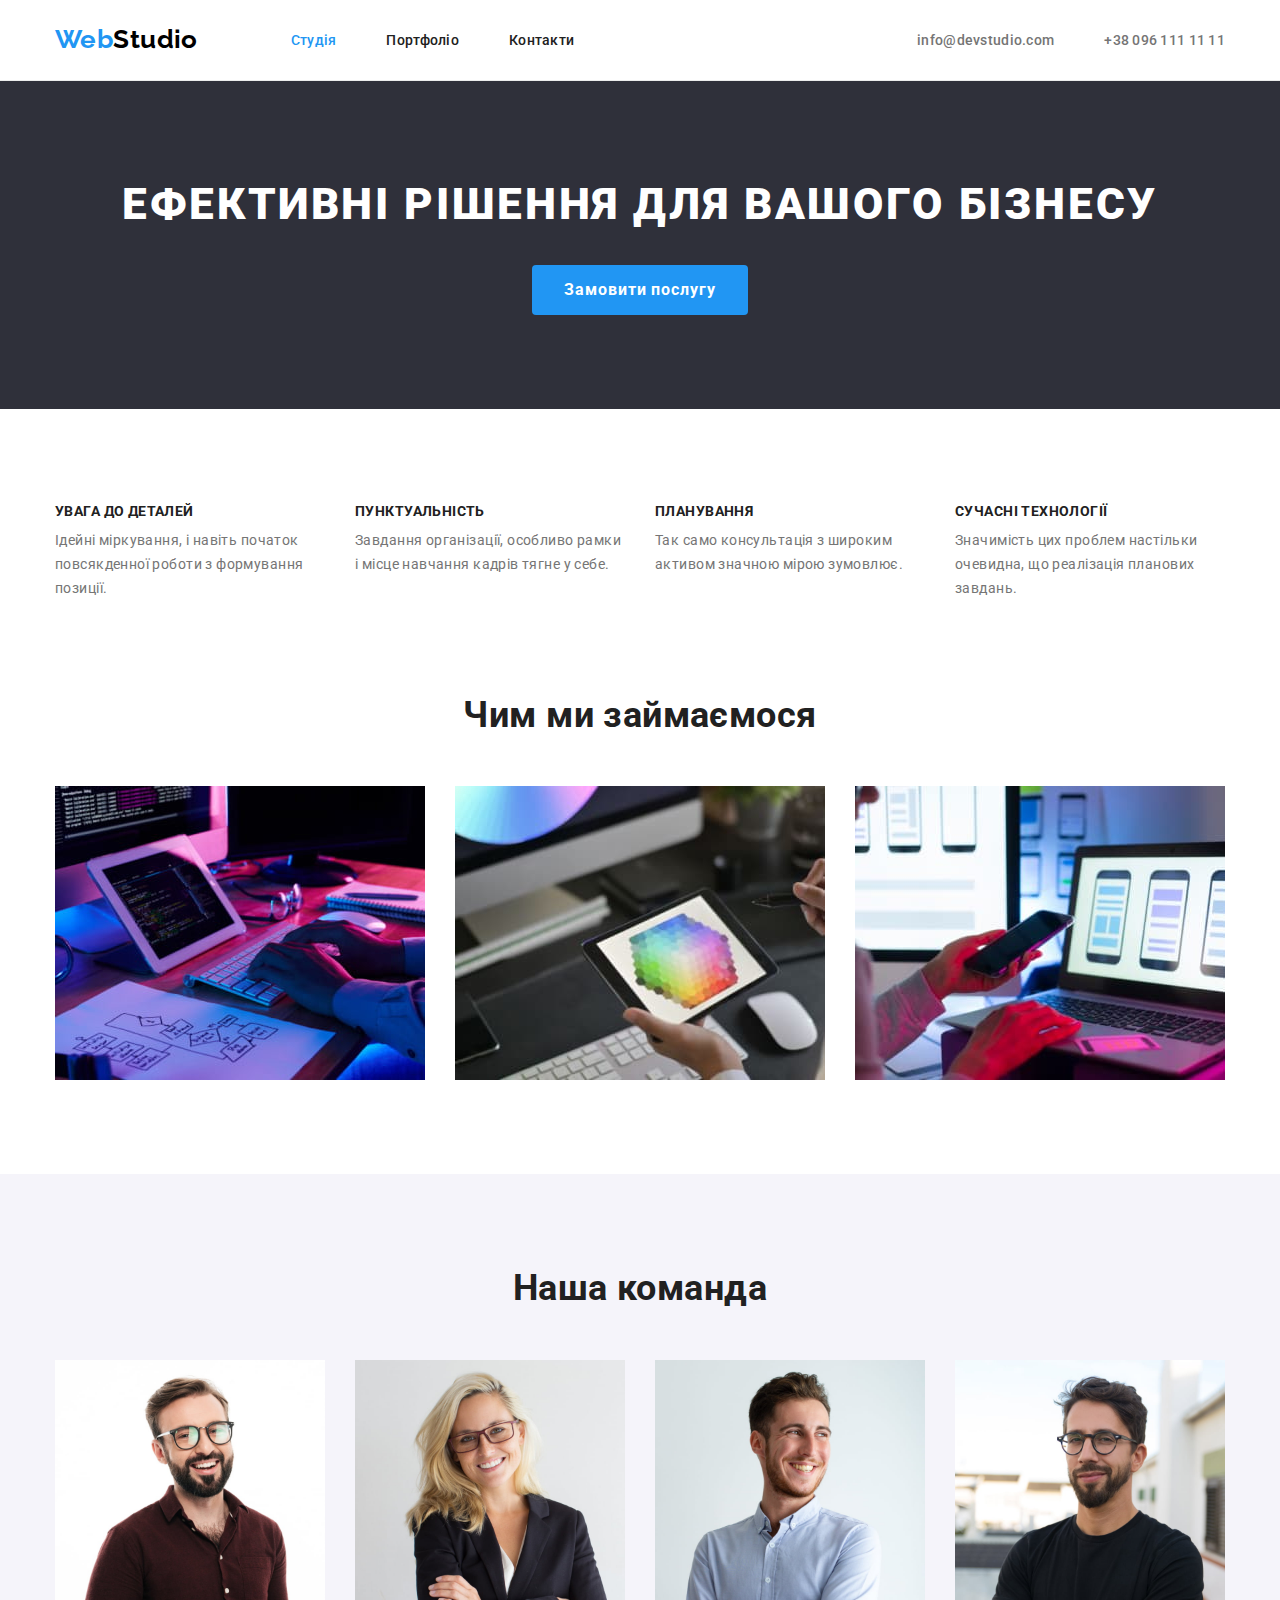
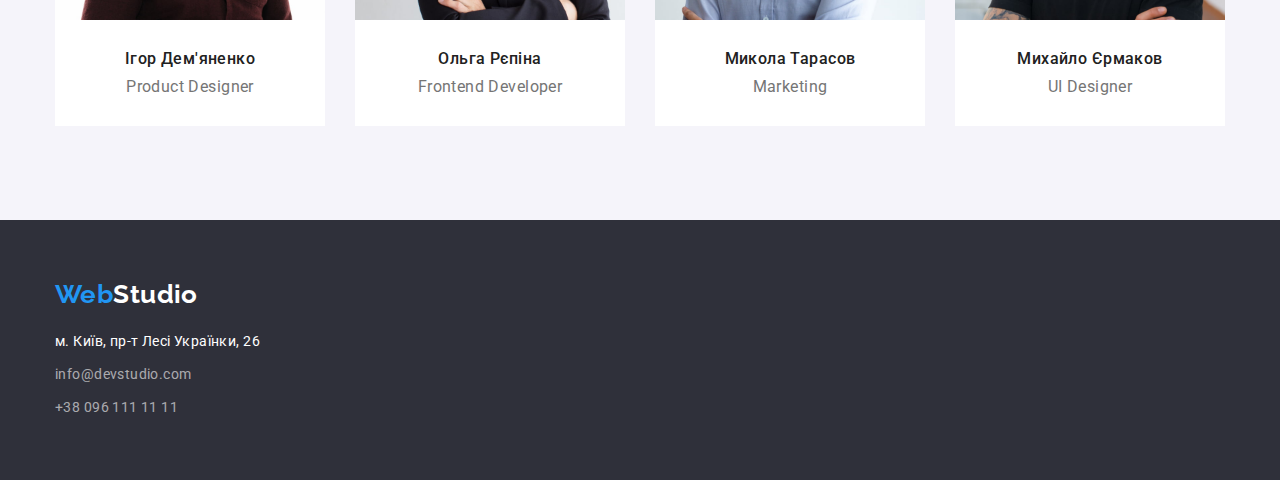
==== index.html @ 6c4431c2 "Додає стартові файли проєкту goit-markup-hw-04" ====
<!DOCTYPE html>
<html lang="uk">

<head>
  <meta charset="UTF-8">
  <meta name="viewport" content="width=device-width, initial-scale=1.0">
  <title>Домашнє завдання GoIT Markup HomeWork-03</title>

  <link rel="preconnect" href="https://fonts.googleapis.com">
  <link rel="preconnect" href="https://fonts.gstatic.com" crossorigin>
  <link href="https://fonts.googleapis.com/css2?family=Raleway:wght@400;700&family=Roboto:wght@400;500;700;900&display=swap" rel="stylesheet">

  <link rel="stylesheet" href="https://cdnjs.cloudflare.com/ajax/libs/modern-normalize/2.0.0/modern-normalize.min.css">
  <link rel="stylesheet" href="./css/styles.css">
</head>

<body>
  <!-- Site header -->
  <header class="page-header">
    <div class="container">
      <!-- Site logo -->
      <a class="logo link" href="./index.html"><span class="logo-color">Web</span>Studio</a>
      <!-- End Site logo -->

      <!-- Site nav -->
      <nav>
        <ul class="site-nav">
          <li class="item"><a class="link current" href="./index.html">Студія</a></li>
          <li class="item"><a class="link" href="./portfolio.html">Портфоліо</a></li>
          <li class="item"><a class="link" href="">Контакти</a></li>
        </ul>
      </nav>
      <!-- End Site nav -->

      <!-- Сontacts in header -->
      <ul class="contacts">
        <li class="item"><a class="link" href="mailto:info@devstudio.com">info@devstudio.com</a></li>
        <li class="item"><a class="link" href="tel:+380961111111">+38 096 111 11 11</a></li>
      </ul>
      <!-- End Contacts in header -->
    </div>
  </header>
  <!-- End Site header -->

  <main>
    <!-- Site sections -->
    <!-- Hero section -->
    <section class="hero section">
      <h1 class="hero-title">Ефективні рішення для вашого бізнесу</h1>
      <button class="btn" type="button">Замовити послугу</button>
    </section>
    <!-- End Hero section -->

    <!-- Features section -->
    <section class="features section">
      <div class="container">
        <h2 class="sect-title">Наші переваги</h2>
        <ul class="features-list">
          <li class="item">
            <h3 class="title">Увага до деталей</h3>
            <p class="text">Ідейні міркування, і навіть початок повсякденної роботи з формування позиції.</p>
          </li>

          <li class="item">
            <h3 class="title">Пунктуальність</h3>
            <p class="text">Завдання організації, особливо рамки і місце навчання кадрів тягне у себе.</p>
          </li>

          <li class="item">
            <h3 class="title">Планування</h3>
            <p class="text">Так само консультація з широким активом значною мірою зумовлює.</p>
          </li>

          <li class="item">
            <h3 class="title">Сучасні технології</h3>
            <p class="text">Значимість цих проблем настільки очевидна, що реалізація планових завдань.</p>
          </li>
        </ul>
      </div>
    </section>
    <!-- End Features section -->

    <!-- Works section -->
    <section class="works section">
      <div class="container">
        <h2 class="sect-title">Чим ми займаємося</h2>
        <ul class="works-list">
          <li class="item">
            <img class="image" src="./images/website-layout.jpg" alt="Верстка макету веб-сайта по узгодженному проєкту" width="370" height="294">
          </li>

          <li class="item">
            <img class="image" src="./images/design-development.jpg" alt="Розробка дизайн проєкту майбутнього веб-сайту" width="370" height="294">
          </li>

          <li class="item">
            <img class="image" src="./images/application-development.jpg" alt="Створення мобільних додатків" width="370" height="294">
          </li>
        </ul>
      </div>
    </section>
    <!-- End Works section -->

    <!-- Team section -->
    <section class="team section">
      <div class="container">
        <h2 class="sect-title">Наша команда</h2>
        <ul class="team-list">
          <li class="item">
            <img class="image" src="./images/product-designer-igor-demyanenko.jpg" alt="Фото Ігора Дем'яненко" width="270" height="260">
            <h3 class="title">Ігор Дем'яненко</h3>
            <p class="text" lang="en">Product Designer</p>
          </li>

          <li class="item">
            <img class="image" src="./images/frontend-developer-olga-repina.jpg" alt="Фото Ольги Рєпіної" width="270" height="260">
            <h3 class="title">Ольга Рєпіна</h3>
            <p class="text" lang="en">Frontend Developer</p>
          </li>

          <li class="item">
            <img class="image" src="./images/marketing-mikola-tarasov.jpg" alt="Фото Миколи Тарасова" width="270" height="260">
            <h3 class="title">Микола Тарасов</h3>
            <p class="text" lang="en">Marketing</p>
          </li>

          <li class="item">
            <img class="image" src="./images/ui-designer-mihailo-ermakov.jpg" alt="Фото Михайла Єрмакова" width="270" height="260">
            <h3 class="title">Михайло Єрмаков</h3>
            <p class="text" lang="en">UI Designer</p>
          </li>
        </ul>
      </div>
    </section>
    <!-- End Team section -->
    <!-- End Site sections -->
  </main>

  <!-- Site footer -->
  <footer class="page-footer">
    <div class="container">
      <!-- Site logo footer -->
      <a class="logo link" href="./index.html"><span class="logo-color">Web</span>Studio</a>
      <!-- End Site logo footer -->

      <!-- Сontacts in footer -->
      <address class="addr">
        <ul class="contact-list">
          <li class="item">м. Київ, пр-т Лесі Українки, 26</li>
          <li class="item"><a class="link" href="mailto:info@devstudio.com">info@devstudio.com</a></li>
          <li class="item"><a class="link" href="tel:+380961111111">+38 096 111 11 11</a></li>
        </ul>
      </address>
      <!-- End Contacts in footer -->
    </div>
  </footer>
  <!-- End Site footer -->
</body>

</html>
---- css/styles.css ----
:root {
  --primary-text-color: #757575;
  --title-text-color: #212121;
  --accent-color: #2196f3;
  --primary-bg-color: #ffffff;
  --secondary-bg-color: #f5f4fa;
  --theme-bg-color: #2f303a;
  --black-color: #000000;
  --white-color: #ffffff;
  --transparent-60-white-color: rgba(255, 255, 255, 0.60);
}

h1,
h2,
h3,
h4,
h5,
h6,
p,
ul {
  margin: 0;
  padding: 0;
}

ul {
  list-style: none;
}

body {
  font-family: 'Roboto', Tahoma, sans-serif;
  font-size: 14px;
  letter-spacing: 0.03em;
  color: var(--primary-text-color);
  background-color: var(--primary-bg-color);
}

.link {
  text-decoration: none;
}

.btn {
  font-family: inherit;
  color: var(--white-color);

  background-color: var(--accent-color);
  border: none;
  border-radius: 4px;

  cursor: pointer;
}

.section {
  padding: 94px 0;
}

.container {
  box-sizing: border-box;
  width: 1200px;
  padding: 0 15px;
  margin: 0 auto;
}

/* .button.primary {
  color: var(--white-color);
  background-color: var(--accent-color);
} */

/* Site header */
.page-header {
  border-bottom: 1px solid #ECECEC;
}

.page-header .container {
  display: flex;
  align-items: center;
}

/* Site logo header*/
.logo {
  display: inline-block;

  font-family: 'Raleway';
  font-size: 26px;
  font-weight: 700;
  color: var(--black-color);
}

.logo-color {
  color: var(--accent-color);
}

/* End Site logo header*/

/* Site nav */
.site-nav {
  display: flex;
  margin-left: 93px;
}

.site-nav .item + .item {
  margin-left: 50px;
}

.site-nav .link {
  display: inline-block;
  padding-top: 32px;
  padding-bottom: 32px;

  font-weight: 500;
  letter-spacing: 0.02em;
  color: var(--title-text-color);
}

.site-nav .link:hover,
.site-nav .link:focus {
  color: var(--accent-color);
}

.site-nav .link.current {
  color: var(--accent-color);
}

/* End Site nav */

/* Сontact in header */
.contacts {
  display: flex;
  margin-left: auto;
}

.contacts .item + .item {
  margin-left: 50px;
}

.contacts .link {
  font-weight: 500;
  letter-spacing: 0.02em;
  color: var(--primary-text-color);
}

.contacts .link:hover,
.contacts .link:focus {
  color: var(--accent-color);
}

/* End Сontact in header */
/* End Site header */

/* Стилі для index.html */
/* Site sections */
/* Hero section */
.hero {
  background-color: var(--theme-bg-color);
  text-align: center;
}

.hero-title {
  margin-bottom: 30px;

  font-size: 44px;
  font-weight: 900;
  line-height: 1.36;
  letter-spacing: 0.06em;
  text-transform: uppercase;
  color: var(--white-color);
}

.hero .btn {
  box-sizing: border-box;
  padding: 10px 32px;

  font-size: 16px;
  font-weight: 700;
  line-height: 1.88;
  letter-spacing: 0.06em;
}

/* End Hero section */

.sect-title {
  margin-bottom: 50px;

  font-size: 36px;
  font-weight: 700;
  text-align: center;
  color: var(--title-text-color);
}

/* Features section */
.features.section {
  padding-bottom: 0;
}

.features .sect-title {
  display: none;
}

.features .title {
  margin-bottom: 10px;

  font-size: 14px;
  font-weight: 700;
  text-transform: uppercase;
  color: var(--title-text-color);
}

.features-list {
  display: flex;
}

.features-list .item {
  width: calc((100% - 90px) / 4);
}

.features-list .item + .item {
  margin-left: 30px;
}

.features .text {
  line-height: 1.71;
}

/* End Features section */
/* Works section */
.works-list {
  display: flex;
}

.works-list .item {
  width: calc((100% - 60px) / 3);
}

.works-list .item + .item {
  margin-left: 30px;
}

.works-list .image {
  display: block; /* для того чтоб убрать отступ снизу от изображений */
}

/* End Works section */

/* Team section */
.team {
  background-color: var(--secondary-bg-color);
}

.team-list {
  display: flex;
}

.team-list .item {
  width: calc((100% - 90px) / 4);
  padding-bottom: 30px;
  background-color: var(--white-color);
}

.team-list .item + .item {
  margin-left: 30px;
}

.team-list .image {
  display: block; /* для того чтоб убрать отступ снизу от изображений */
  margin-bottom: 30px;
}

.team .title {
  margin-bottom: 10px;

  font-size: 16px;
  font-weight: 500;
  text-align: center;
  color: var(--title-text-color);
}

.team .text {
  font-size: 16px;
  text-align: center;
}

/* End Team section */

/* Site footer */
.page-footer {
  color: var(--white-color);
  background-color: var(--theme-bg-color);
}

.page-footer .container {
  padding-top: 60px;
  padding-bottom: 60px;
}

/* Site logo footer */
.page-footer .logo {
  color: var(--white-color);
  margin-bottom: 20px;
}

/* End Site logo footer */

/* Сontact in footer */
.addr {
  font-style: normal;
  line-height: 1.71;
}

.contact-list .item + .item {
  margin-top: 9px;
}

.contact-list .link {
  color: var(--transparent-60-white-color);
}

.contact-list .link:hover,
.contact-list .link:focus {
  color: var(--accent-color);
}

/* End Сontact in footer */
/* End Site footer */
/* End Стилі для index.html */

/* Стили portfolio.html */
/* Property filter */

/* Our products section */
.products-title {
  display: none;
}

/* Property filter */
.products-filter {
  display: flex;
  justify-content: center;
  margin-bottom: 50px;
}

.products-filter .item+.item {
  margin-left: 8px;
}

.products-filter .btn {
  box-sizing: border-box;
  padding: 6px 22px;

  font-size: 16px;
  font-weight: 500;
  line-height: 1.63;

  color: var(--title-text-color);
  background-color: var(--secondary-bg-color);
}

.products-filter .btn.current,
.products-filter .btn:hover,
.products-filter .btn:focus {
  color: var(--primary-bg-color);
  background-color: var(--accent-color);
}

/* End Property filter */

/* Products list */
.product-list {
  display: flex;
  flex-wrap: wrap;
}

.product-list .item {
  width: calc((100% - 60px) / 3);
  margin-right: 30px;
  margin-bottom: 30px;
}

.product-list .item:nth-child(3n) {
  margin-right: 0;
}

.product-list .item:nth-last-child(-n + 3) {
  margin-bottom: 0;
}

.card-thumb {
  display: block;
}

.card-content {
  box-sizing: border-box;
  padding: 20px 24px;
  border: 1px solid #EEEEEE;
  border-top: none;
}

.card-title {
  margin-bottom: 4px;

  font-size: 18px;
  font-weight: 700;
  line-height: 2;
  letter-spacing: 0.06em;
  color: var(--title-text-color);
}

.card-category {
  font-size: 16px;
  line-height: 1.88;
}

/* End Products list */
/* End Our products section */
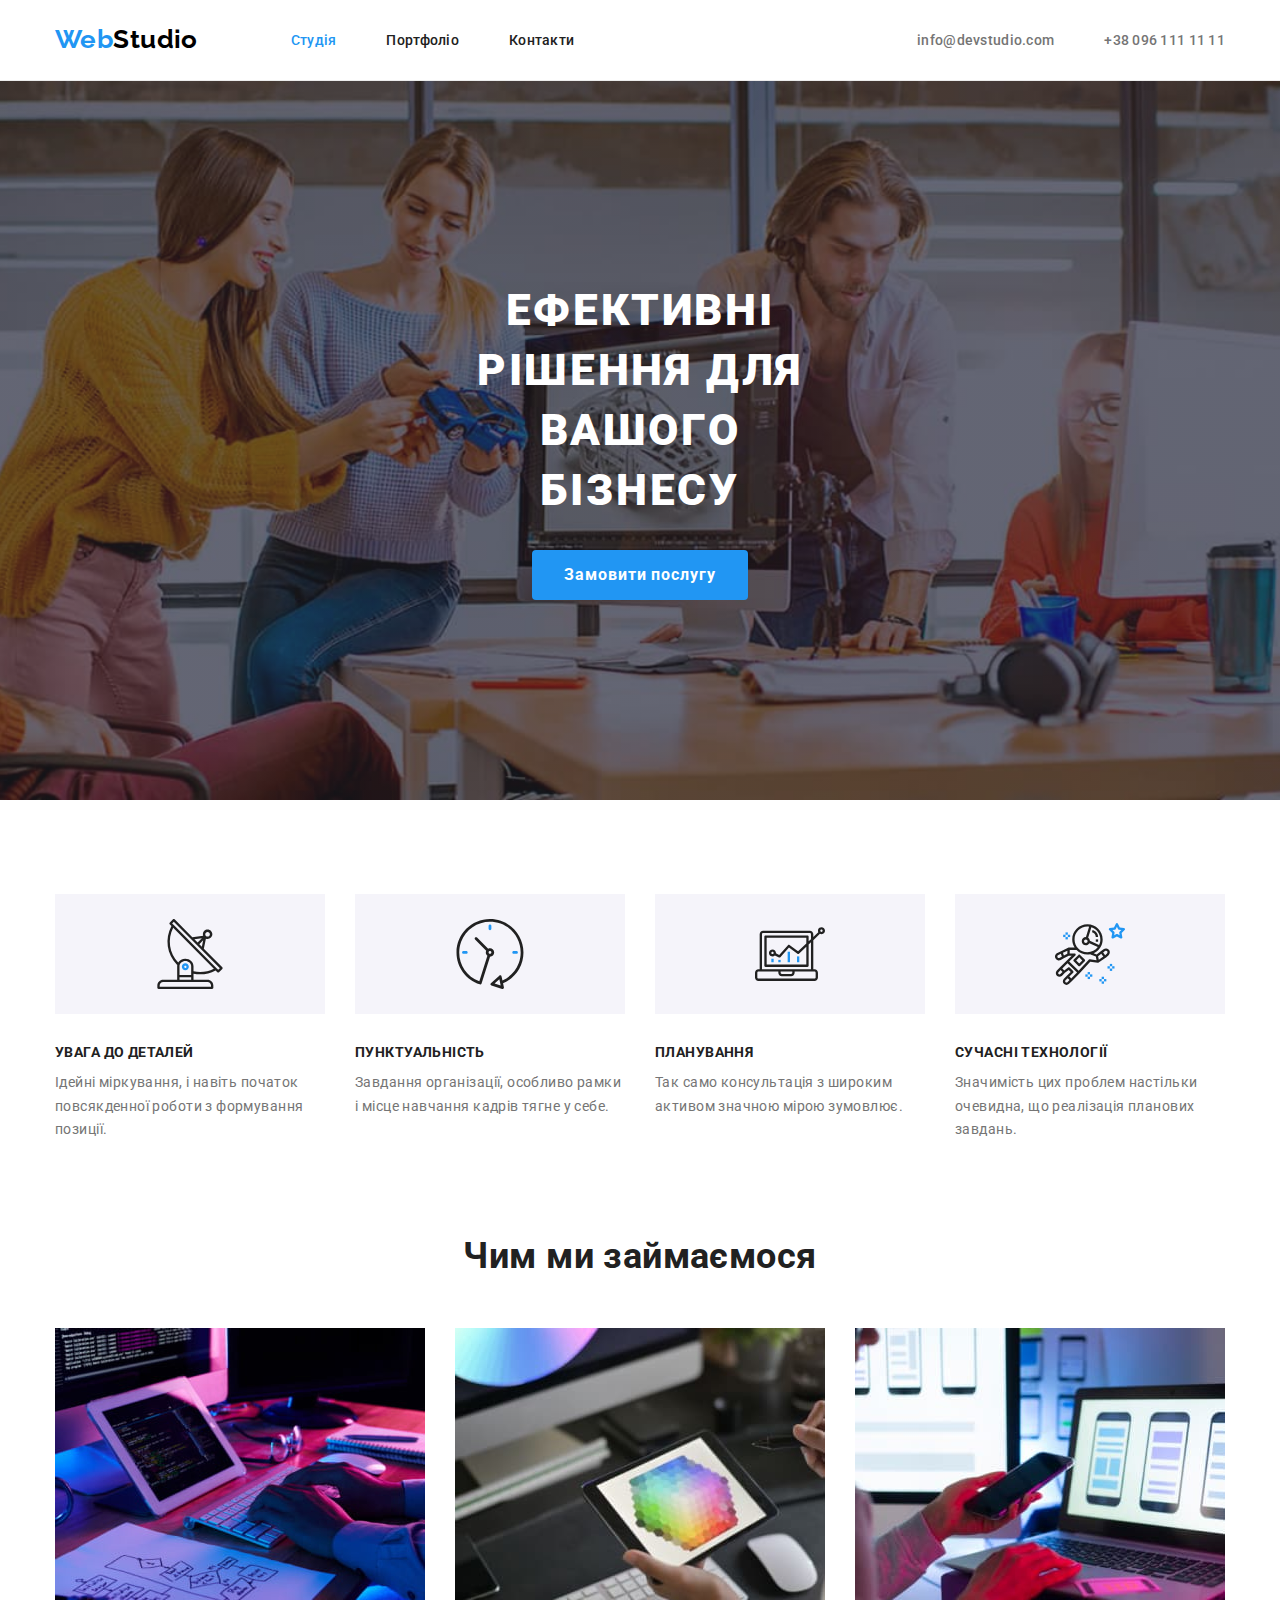
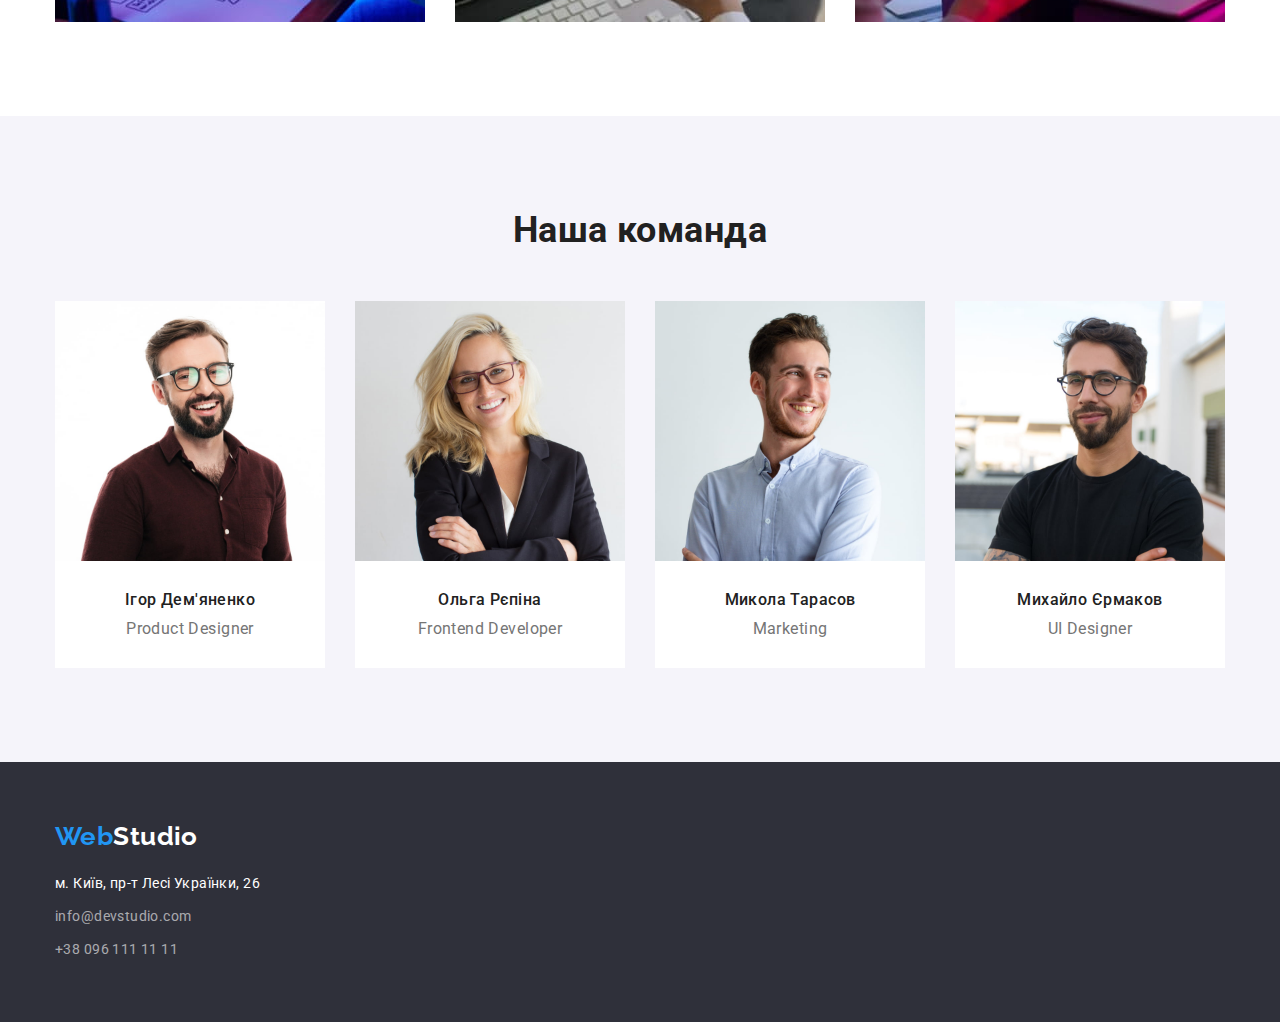
==== commit edc6220d: "Додає фонові зображення для секцій hero та features" ====
--- a/index.html
+++ b/index.html
@@ -56,22 +56,22 @@
       <div class="container">
         <h2 class="sect-title">Наші переваги</h2>
         <ul class="features-list">
-          <li class="item">
+          <li class="item icon-antenna">
             <h3 class="title">Увага до деталей</h3>
             <p class="text">Ідейні міркування, і навіть початок повсякденної роботи з формування позиції.</p>
           </li>
 
-          <li class="item">
+          <li class="item icon-clock">
             <h3 class="title">Пунктуальність</h3>
             <p class="text">Завдання організації, особливо рамки і місце навчання кадрів тягне у себе.</p>
           </li>
 
-          <li class="item">
+          <li class="item icon-diagram">
             <h3 class="title">Планування</h3>
             <p class="text">Так само консультація з широким активом значною мірою зумовлює.</p>
           </li>
 
-          <li class="item">
+          <li class="item icon-astronaut">
             <h3 class="title">Сучасні технології</h3>
             <p class="text">Значимість цих проблем настільки очевидна, що реалізація планових завдань.</p>
           </li>
--- a/css/styles.css
+++ b/css/styles.css
@@ -150,7 +150,16 @@
 /* Site sections */
 /* Hero section */
 .hero {
+  box-sizing: border-box;
+  max-width: 1600px;
+  min-height: 600px;
+  padding: 200px 452px;
+
   background-color: var(--theme-bg-color);
+  background-image: linear-gradient(to right, rgba(47, 48, 58, 0.40), rgba(47, 48, 58, 0.40)), url(../images/img-overlay.jpg);
+  background-repeat: no-repeat;
+  background-position: center;
+  background-size: cover;
   text-align: center;
 }
 
@@ -216,6 +225,34 @@
   margin-left: 30px;
 }
 
+.features-list .item::before {
+  display: block;
+  content: "";
+  height: 120px;
+  background-size: 70px 70px;
+  background-repeat: no-repeat;
+  background-position: center;
+  background-color: var(--secondary-bg-color);
+
+  margin-bottom: 30px;
+}
+
+.icon-antenna::before {
+  background-image: url(../images/antenna-1.svg);
+}
+
+.icon-clock::before {
+  background-image: url(../images/clock-1.svg);
+}
+
+.icon-diagram::before {
+  background-image: url(../images/diagram-1.svg);
+}
+
+.icon-astronaut::before {
+  background-image: url(../images/astronaut-1.svg);
+}
+
 .features .text {
   line-height: 1.71;
 }
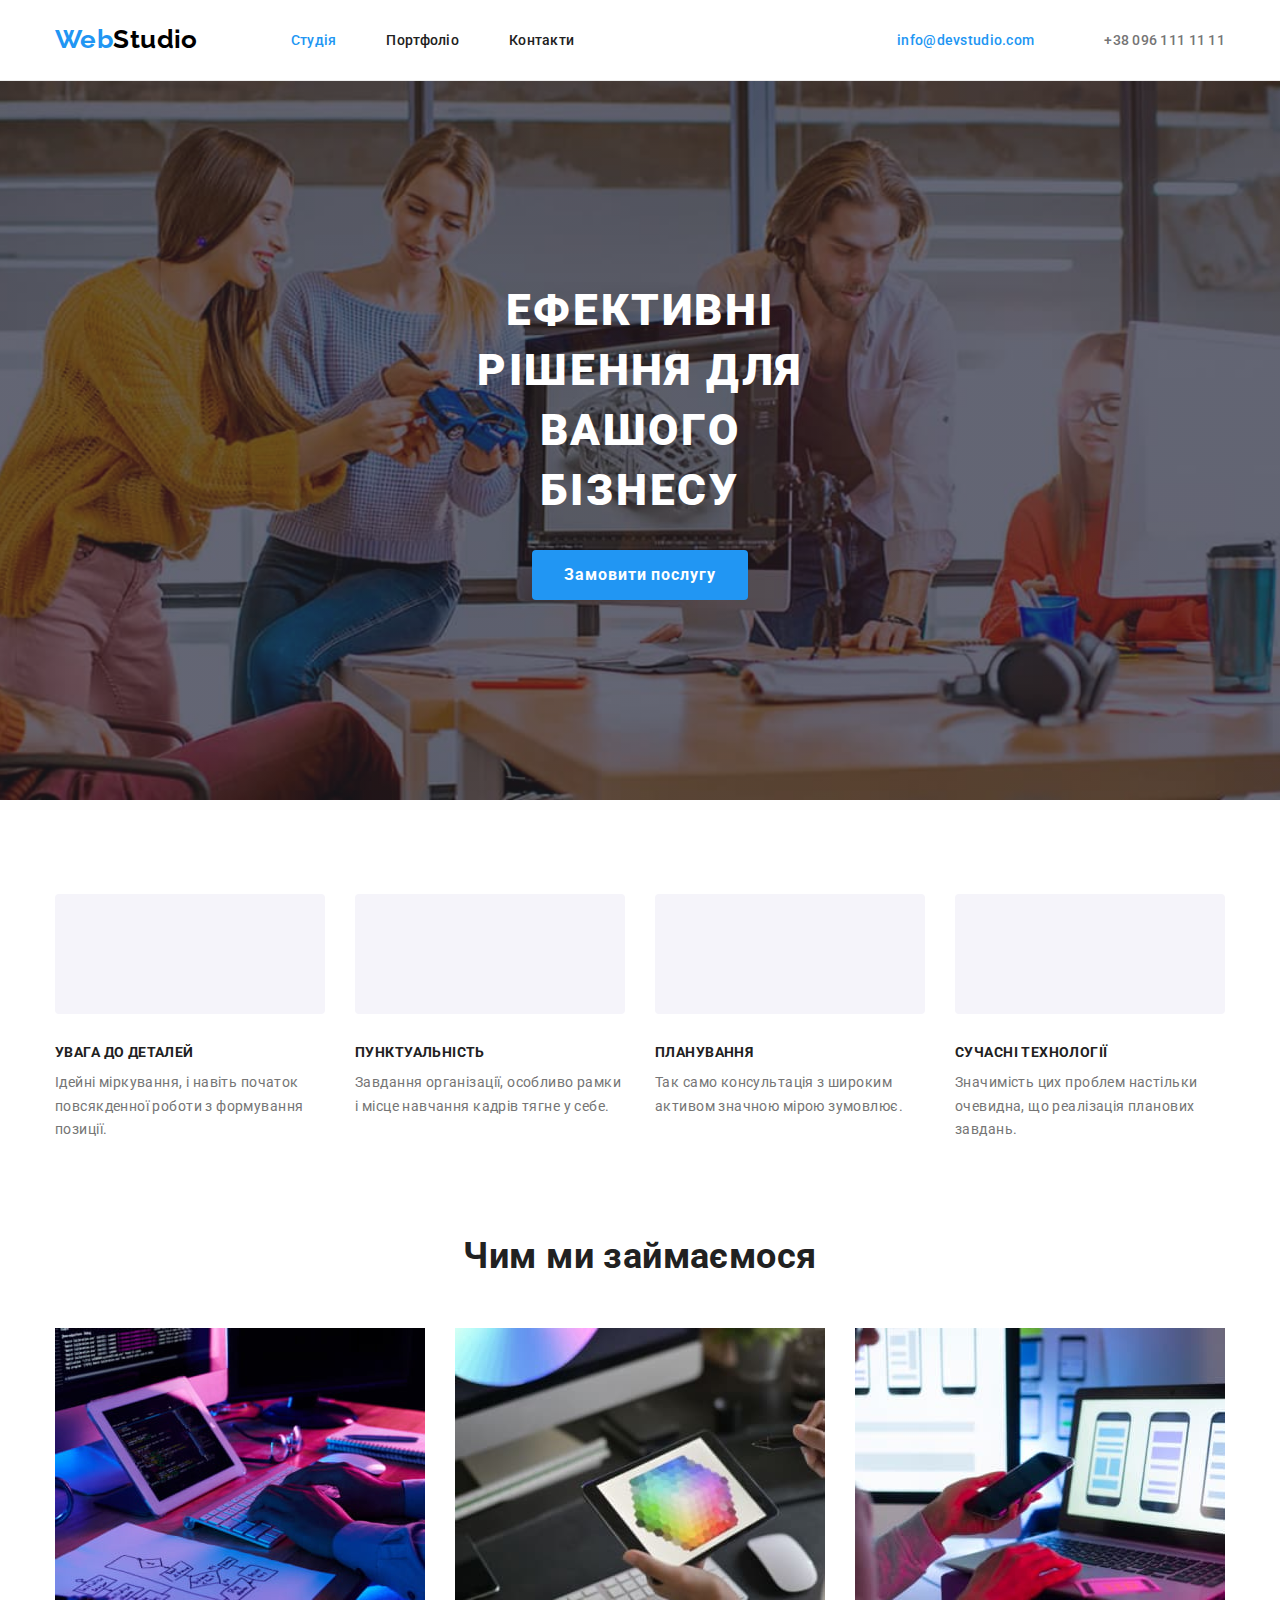
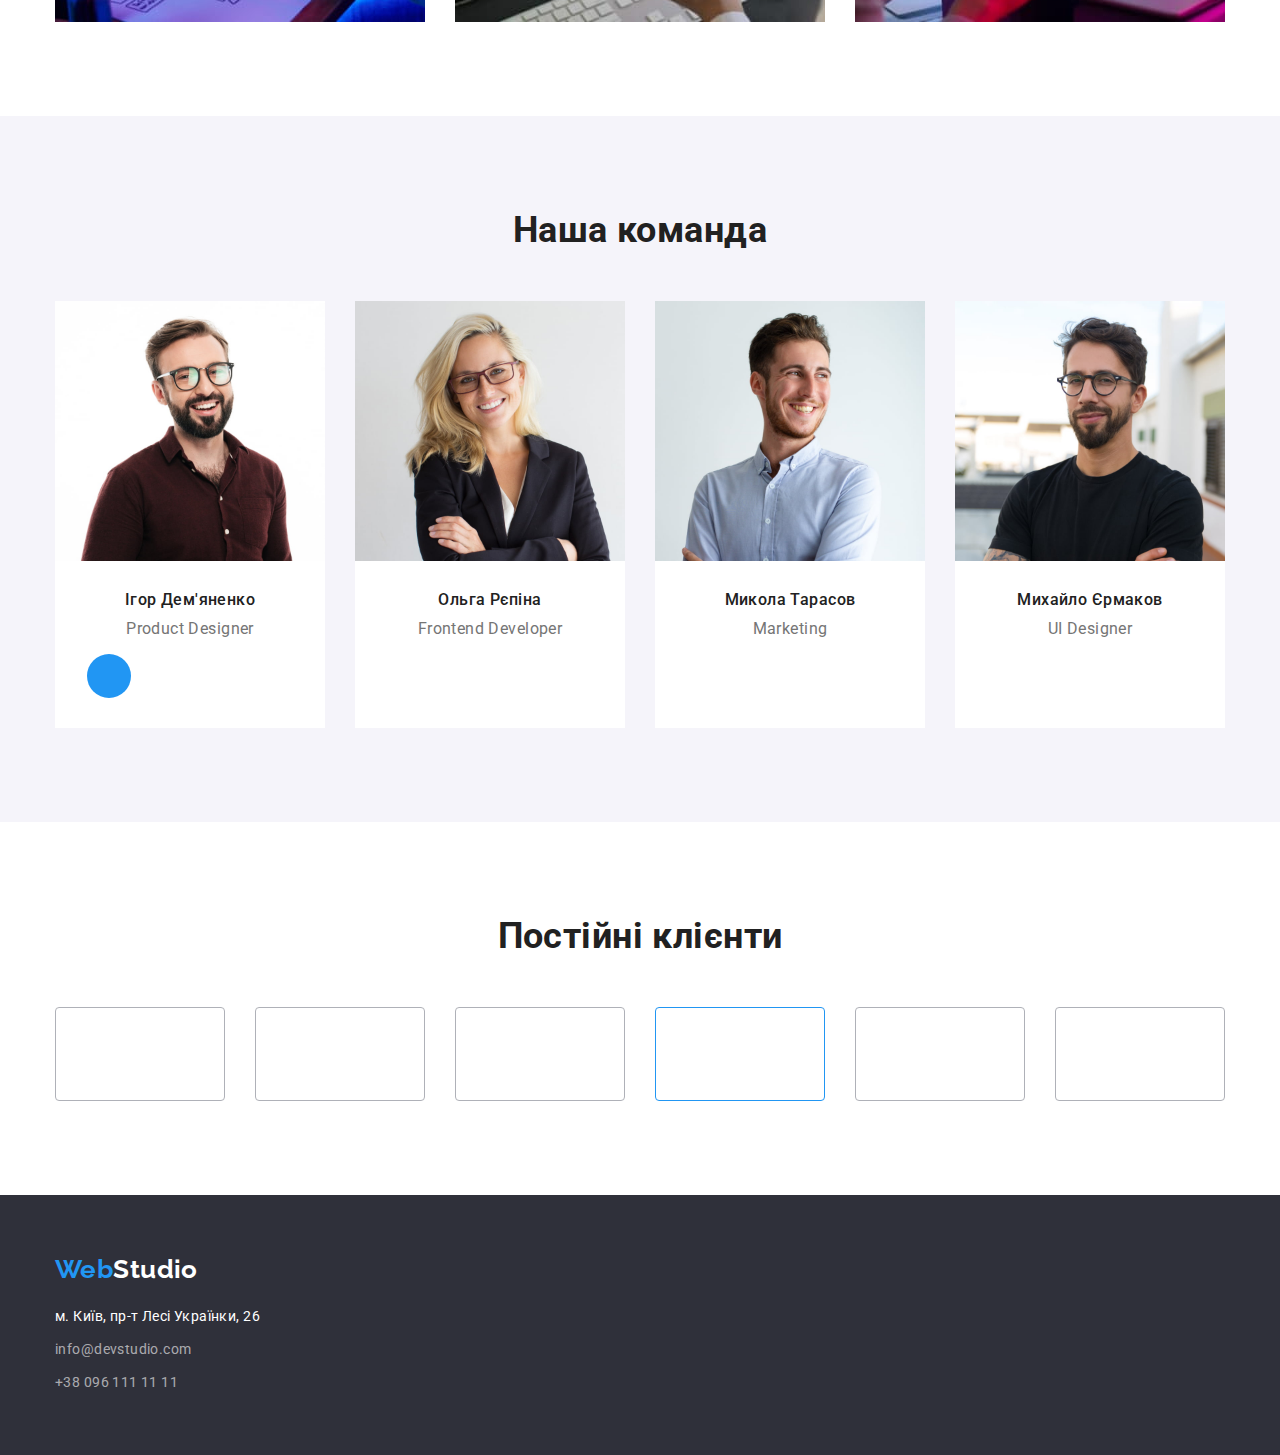
==== commit 6bb6462c: "Додає розмітку з іконками на сторінку index.html" ====
--- a/index.html
+++ b/index.html
@@ -34,8 +34,22 @@
 
       <!-- Сontacts in header -->
       <ul class="contacts">
-        <li class="item"><a class="link" href="mailto:info@devstudio.com">info@devstudio.com</a></li>
-        <li class="item"><a class="link" href="tel:+380961111111">+38 096 111 11 11</a></li>
+        <li class="item">
+          <a class="link current" href="mailto:info@devstudio.com">
+            <svg class="contact-icon" width="16px" height="12px">
+              <use href="./images/sprite.svg#envelope"></use>
+            </svg>
+            info@devstudio.com
+          </a>
+        </li>
+        <li class="item">
+          <a class="link" href="tel:+380961111111">
+            <svg class="contact-icon" width="10px" height="16px">
+              <use href="./images/sprite.svg#smartphone"></use>
+            </svg>
+            +38 096 111 11 11
+          </a>
+        </li>
       </ul>
       <!-- End Contacts in header -->
     </div>
@@ -56,22 +70,42 @@
       <div class="container">
         <h2 class="sect-title">Наші переваги</h2>
         <ul class="features-list">
-          <li class="item icon-antenna">
+          <li class="item">
+            <div class="features-thumb">
+              <svg width="70px" height="70px">
+                <use href="./images/sprite.svg#antenna"></use>
+              </svg>
+            </div>
             <h3 class="title">Увага до деталей</h3>
             <p class="text">Ідейні міркування, і навіть початок повсякденної роботи з формування позиції.</p>
           </li>
 
-          <li class="item icon-clock">
+          <li class="item">
+            <div class="features-thumb">
+              <svg width="70px" height="70px">
+                <use href="./images/sprite.svg#clock"></use>
+              </svg>
+            </div>
             <h3 class="title">Пунктуальність</h3>
             <p class="text">Завдання організації, особливо рамки і місце навчання кадрів тягне у себе.</p>
           </li>
 
-          <li class="item icon-diagram">
+          <li class="item">
+            <div class="features-thumb">
+              <svg width="70px" height="70px">
+                <use href="./images/sprite.svg#diagram"></use>
+              </svg>
+            </div>
             <h3 class="title">Планування</h3>
             <p class="text">Так само консультація з широким активом значною мірою зумовлює.</p>
           </li>
 
-          <li class="item icon-astronaut">
+          <li class="item">
+            <div class="features-thumb">
+              <svg width="70px" height="70px">
+                <use href="./images/sprite.svg#astronaut"></use>
+              </svg>
+            </div>
             <h3 class="title">Сучасні технології</h3>
             <p class="text">Значимість цих проблем настільки очевидна, що реалізація планових завдань.</p>
           </li>
@@ -110,29 +144,221 @@
             <img class="image" src="./images/product-designer-igor-demyanenko.jpg" alt="Фото Ігора Дем'яненко" width="270" height="260">
             <h3 class="title">Ігор Дем'яненко</h3>
             <p class="text" lang="en">Product Designer</p>
+            <!-- Social links -->
+            <ul class="social-list">
+              <li class="item">
+                <a href="" class="social-link current" aria-label="Instagram">
+                  <svg class="social-icon" width="44px" height="44px">
+                    <use href="./images/sprite.svg#instagram"></use>
+                  </svg>
+                </a>
+              </li>
+
+              <li class="item">
+                <a href="" class="social-link" aria-label="Twitter">
+                  <svg class="social-icon" width="44px" height="44px">
+                    <use href="./images/sprite.svg#twitter"></use>
+                  </svg>
+                </a>
+              </li>
+
+              <li class="item">
+                <a href="" class="social-link" aria-label="Facebook">
+                  <svg class="social-icon" width="44px" height="44px">
+                    <use href="./images/sprite.svg#facebook"></use>
+                  </svg>
+                </a>
+              </li>
+
+              <li class="item">
+                <a href="" class="social-link" aria-label="Linkedin">
+                  <svg class="social-icon" width="44px" height="44px">
+                    <use href="./images/sprite.svg#linkedin"></use>
+                  </svg>
+                </a>
+              </li>
+            </ul>
+            <!-- End Social links -->
           </li>
 
           <li class="item">
             <img class="image" src="./images/frontend-developer-olga-repina.jpg" alt="Фото Ольги Рєпіної" width="270" height="260">
             <h3 class="title">Ольга Рєпіна</h3>
             <p class="text" lang="en">Frontend Developer</p>
+            <!-- Social links -->
+            <ul class="social-list">
+              <li class="item">
+                <a href="" class="social-link" aria-label="Instagram">
+                  <svg class="social-icon" width="44px" height="44px">
+                    <use href="./images/sprite.svg#instagram"></use>
+                  </svg>
+                </a>
+              </li>
+
+              <li class="item">
+                <a href="" class="social-link" aria-label="Twitter">
+                  <svg class="social-icon" width="44px" height="44px">
+                    <use href="./images/sprite.svg#twitter"></use>
+                  </svg>
+                </a>
+              </li>
+
+              <li class="item">
+                <a href="" class="social-link" aria-label="Facebook">
+                  <svg class="social-icon" width="44px" height="44px">
+                    <use href="./images/sprite.svg#facebook"></use>
+                  </svg>
+                </a>
+              </li>
+
+              <li class="item">
+                <a href="" class="social-link" aria-label="Linkedin">
+                  <svg class="social-icon" width="44px" height="44px">
+                    <use href="./images/sprite.svg#linkedin"></use>
+                  </svg>
+                </a>
+              </li>
+            </ul>
+            <!-- End Social links -->
           </li>
 
           <li class="item">
             <img class="image" src="./images/marketing-mikola-tarasov.jpg" alt="Фото Миколи Тарасова" width="270" height="260">
             <h3 class="title">Микола Тарасов</h3>
             <p class="text" lang="en">Marketing</p>
+            <!-- Social links -->
+            <ul class="social-list">
+              <li class="item">
+                <a href="" class="social-link" aria-label="Instagram">
+                  <svg class="social-icon" width="44px" height="44px">
+                    <use href="./images/sprite.svg#instagram"></use>
+                  </svg>
+                </a>
+              </li>
+
+              <li class="item">
+                <a href="" class="social-link" aria-label="Twitter">
+                  <svg class="social-icon" width="44px" height="44px">
+                    <use href="./images/sprite.svg#twitter"></use>
+                  </svg>
+                </a>
+              </li>
+
+              <li class="item">
+                <a href="" class="social-link" aria-label="Facebook">
+                  <svg class="social-icon" width="44px" height="44px">
+                    <use href="./images/sprite.svg#facebook"></use>
+                  </svg>
+                </a>
+              </li>
+
+              <li class="item">
+                <a href="" class="social-link" aria-label="Linkedin">
+                  <svg class="social-icon" width="44px" height="44px">
+                    <use href="./images/sprite.svg#linkedin"></use>
+                  </svg>
+                </a>
+              </li>
+            </ul>
+            <!-- End Social links -->
           </li>
 
           <li class="item">
             <img class="image" src="./images/ui-designer-mihailo-ermakov.jpg" alt="Фото Михайла Єрмакова" width="270" height="260">
             <h3 class="title">Михайло Єрмаков</h3>
             <p class="text" lang="en">UI Designer</p>
+            <!-- Social links -->
+            <ul class="social-list">
+              <li class="item">
+                <a href="" class="social-link" aria-label="Instagram">
+                  <svg class="social-icon" width="44px" height="44px">
+                    <use href="./images/sprite.svg#instagram"></use>
+                  </svg>
+                </a>
+              </li>
+
+              <li class="item">
+                <a href="" class="social-link" aria-label="Twitter">
+                  <svg class="social-icon" width="44px" height="44px">
+                    <use href="./images/sprite.svg#twitter"></use>
+                  </svg>
+                </a>
+              </li>
+
+              <li class="item">
+                <a href="" class="social-link" aria-label="Facebook">
+                  <svg class="social-icon" width="44px" height="44px">
+                    <use href="./images/sprite.svg#facebook"></use>
+                  </svg>
+                </a>
+              </li>
+
+              <li class="item">
+                <a href="" class="social-link" aria-label="Linkedin">
+                  <svg class="social-icon" width="44px" height="44px">
+                    <use href="./images/sprite.svg#linkedin"></use>
+                  </svg>
+                </a>
+              </li>
+            </ul>
+            <!-- End Social links -->
           </li>
         </ul>
       </div>
     </section>
     <!-- End Team section -->
+    
+    <!-- Regular customers -->
+    <section class="customers section">
+      <div class="container">
+        <h2 class="sect-title">Постійні клієнти</h2>
+        <ul class="customers-list">
+          <li class="item">
+            <a class="link" href="">
+              <svg class="customers-icon" width="106px" height="60px">
+                <use href="./images/sprite.svg#logo-1"></use>
+              </svg>
+            </a>
+          </li>
+          <li class="item">
+            <a class="link" href="">
+              <svg class="customers-icon" width="106px" height="60px">
+                <use href="./images/sprite.svg#logo-2"></use>
+              </svg>
+            </a>
+          </li>
+          <li class="item">
+            <a class="link" href="">
+              <svg class="customers-icon" width="106px" height="60px">
+                <use href="./images/sprite.svg#logo-3"></use>
+              </svg>
+            </a>
+          </li>
+          <li class="item">
+            <a class="link current" href="">
+              <svg class="customers-icon" width="106px" height="60px">
+                <use href="./images/sprite.svg#logo-4"></use>
+              </svg>
+            </a>
+          </li>
+          <li class="item">
+            <a class="link" href="">
+              <svg class="customers-icon" width="106px" height="60px">
+                <use href="./images/sprite.svg#logo-5"></use>
+              </svg>
+            </a>
+          </li>
+          <li class="item">
+            <a class="link" href="">
+              <svg class="customers-icon" width="106px" height="60px">
+                <use href="./images/sprite.svg#logo-6"></use>
+              </svg>
+            </a>
+          </li>
+        </ul>
+      </div>
+    </section>
+    <!-- End Regular customers -->
     <!-- End Site sections -->
   </main>
 
--- a/css/styles.css
+++ b/css/styles.css
@@ -133,14 +133,23 @@
 }
 
 .contacts .link {
+  display: flex;
+  align-items: center;
+
   font-weight: 500;
   letter-spacing: 0.02em;
   color: var(--primary-text-color);
 }
 
+.contacts .link.current,
 .contacts .link:hover,
 .contacts .link:focus {
   color: var(--accent-color);
+}
+
+.contact-icon {
+  margin-right: 10px;
+  fill: currentColor;
 }
 
 /* End Сontact in header */
@@ -225,32 +234,15 @@
   margin-left: 30px;
 }
 
-.features-list .item::before {
-  display: block;
-  content: "";
+.features-thumb {
+  display: flex;
+  justify-content: center;
+  align-items: center;
   height: 120px;
-  background-size: 70px 70px;
-  background-repeat: no-repeat;
-  background-position: center;
+  margin-bottom: 30px;
+  border-radius: 4px;
+
   background-color: var(--secondary-bg-color);
-
-  margin-bottom: 30px;
-}
-
-.icon-antenna::before {
-  background-image: url(../images/antenna-1.svg);
-}
-
-.icon-clock::before {
-  background-image: url(../images/clock-1.svg);
-}
-
-.icon-diagram::before {
-  background-image: url(../images/diagram-1.svg);
-}
-
-.icon-astronaut::before {
-  background-image: url(../images/astronaut-1.svg);
 }
 
 .features .text {
@@ -286,13 +278,13 @@
   display: flex;
 }
 
-.team-list .item {
+.team-list > .item {
   width: calc((100% - 90px) / 4);
   padding-bottom: 30px;
   background-color: var(--white-color);
 }
 
-.team-list .item + .item {
+.team-list > .item + .item {
   margin-left: 30px;
 }
 
@@ -311,11 +303,76 @@
 }
 
 .team .text {
+  margin-bottom: 16px;
+
+  text-align: center;
   font-size: 16px;
-  text-align: center;
-}
-
+}
+
+/* Social links */
+.social-list {
+  display: flex;
+  justify-content: center;
+}
+
+.social-list .item + .item {
+  margin-left: 10px;
+}
+
+.social-link {
+  display: block;
+  color: #AFB1B8;
+  background-color: var(--primary-bg-color);
+  border-radius: 50%;
+}
+
+.social-link.current,
+.social-link:hover,
+.social-link:focus {
+  color: var(--white-color);
+  background-color: var(--accent-color);
+}
+
+.social-icon {
+  display: block;
+  fill: currentColor;
+}
+/* End Social links */
 /* End Team section */
+
+/* Regular customers */
+.customers-list {
+  display: flex;
+}
+
+.customers-list .item {
+  width: calc((100% - 150px) / 6);
+}
+
+.customers-list .item + .item {
+  margin-left: 30px;
+}
+
+.customers-list .link {
+  display: block;
+  padding: 16px 32px;
+  color: #AFB1B8;
+  border: 1px solid #AFB1B8;
+  border-radius: 4px;
+}
+
+.customers-list .link.current,
+.customers-list .link:hover,
+.customers-list .link:focus {
+  color: var(--accent-color);
+  border: 1px solid var(--accent-color);
+}
+
+.customers-icon {
+  display: block;
+  fill: currentColor;
+}
+/* End Regular customers */
 
 /* Site footer */
 .page-footer {
@@ -447,3 +504,14 @@
 
 /* End Products list */
 /* End Our products section */
+
+/* .visually-hidden {
+  position: absolute;
+  width: 1px;
+  height: 1px;
+  margin: -1px;
+  border: 0;
+  padding: 0;
+  clip: rect(0 0 0 0);
+  overflow: hidden;
+} */
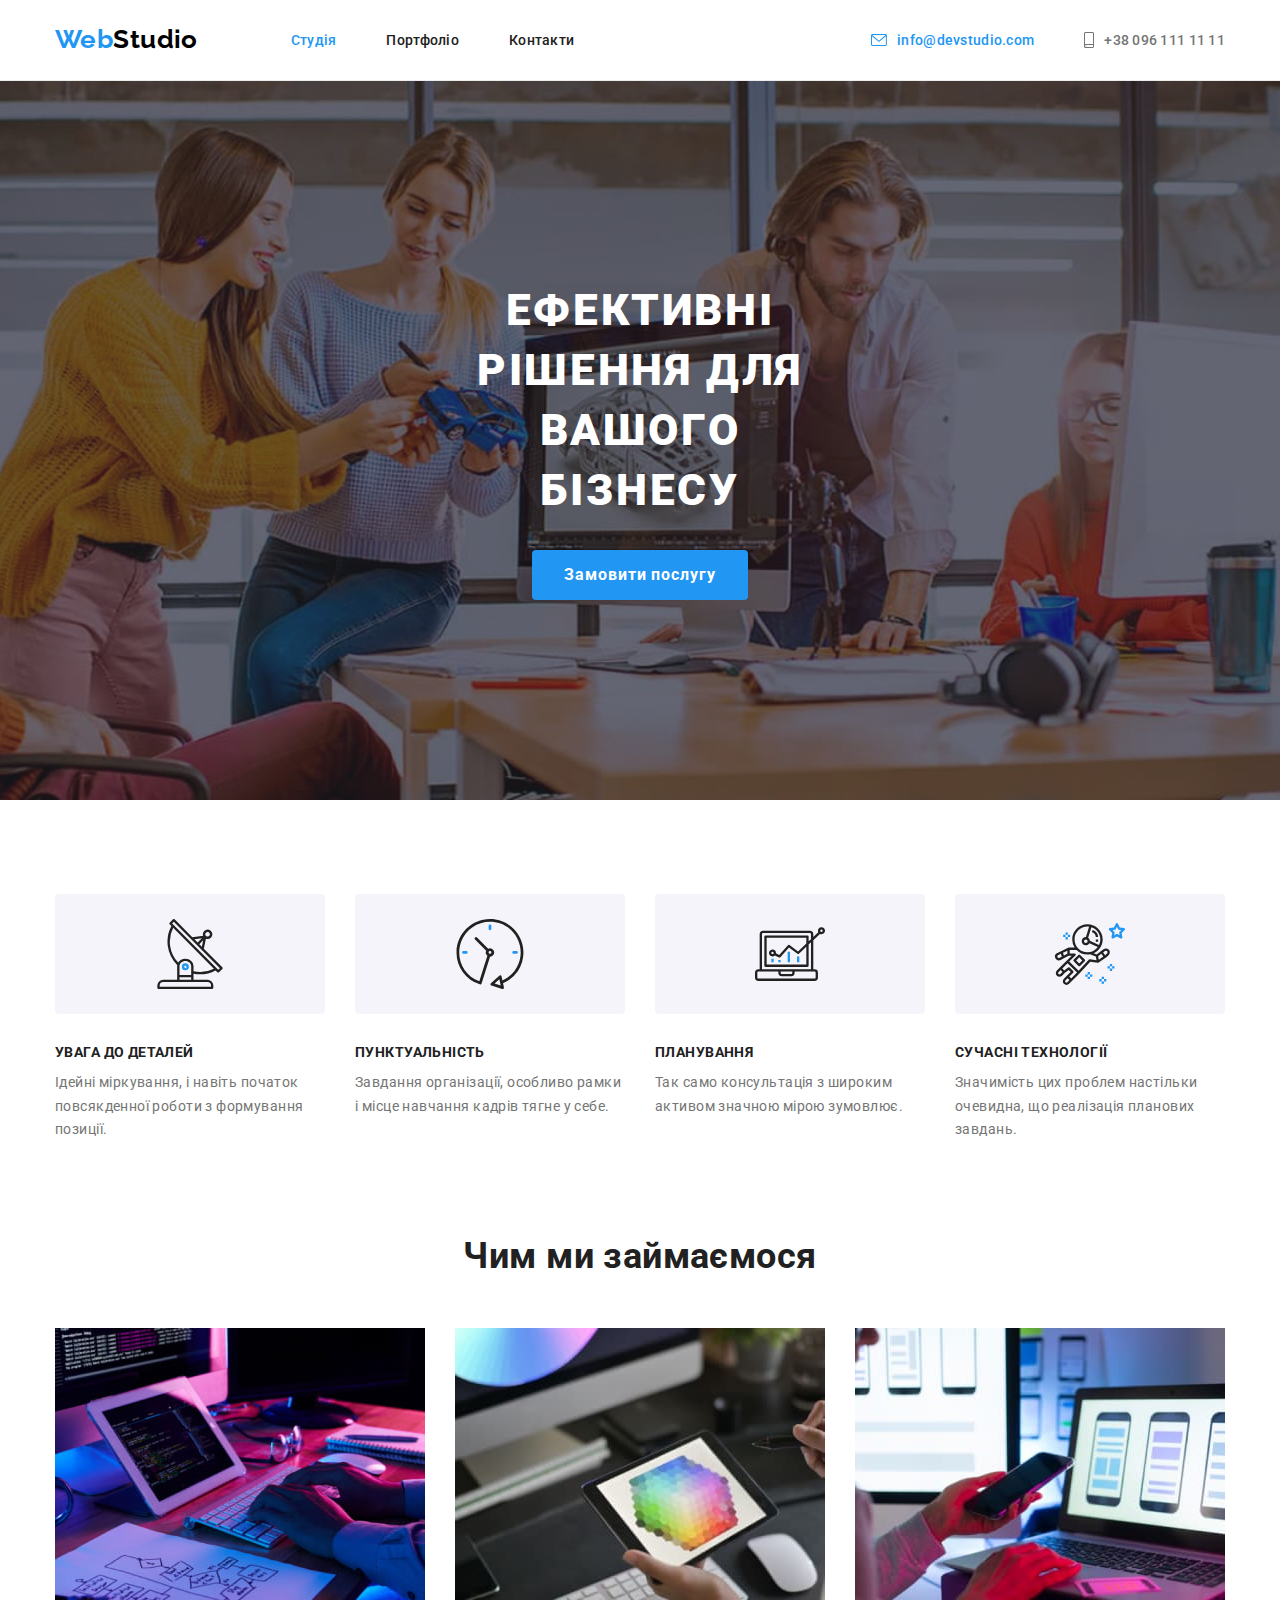
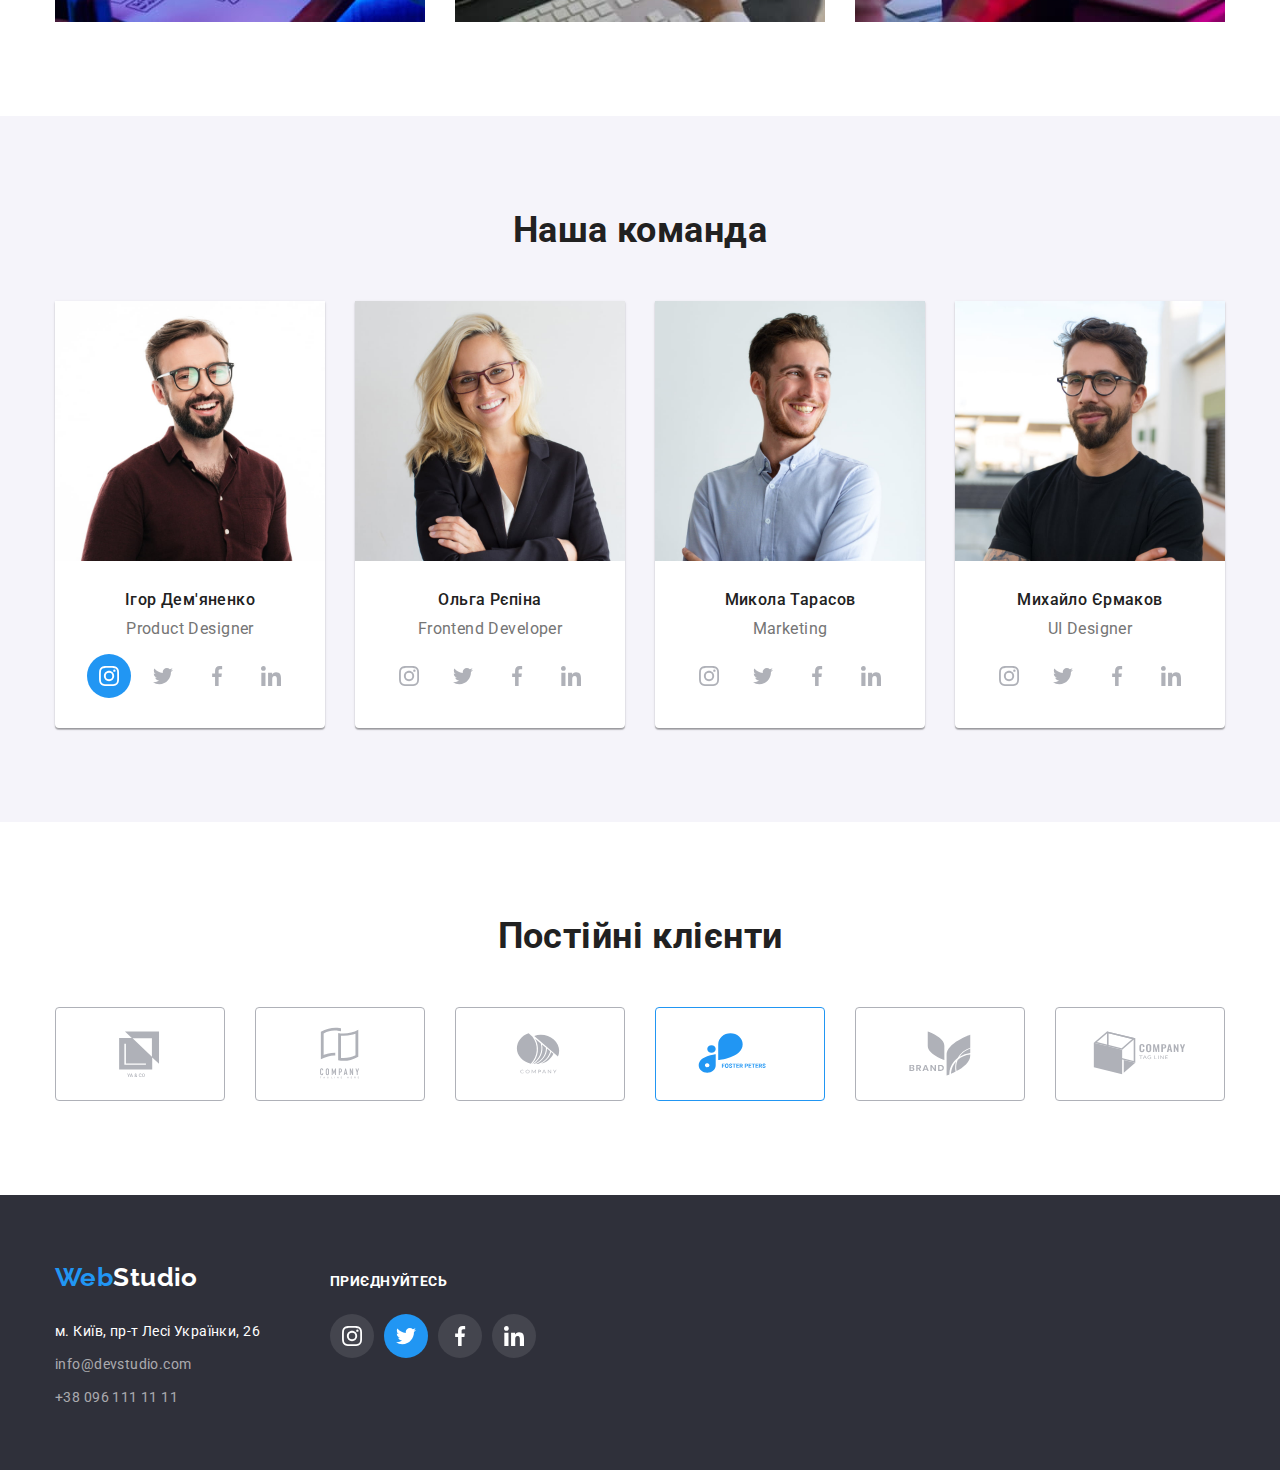
==== commit e01d8d1f: "Додає посилання соцмереж у футер сайту" ====
--- a/index.html
+++ b/index.html
@@ -148,7 +148,7 @@
             <ul class="social-list">
               <li class="item">
                 <a href="" class="social-link current" aria-label="Instagram">
-                  <svg class="social-icon" width="44px" height="44px">
+                  <svg class="social-icon" width="20px" height="20px">
                     <use href="./images/sprite.svg#instagram"></use>
                   </svg>
                 </a>
@@ -156,7 +156,7 @@
 
               <li class="item">
                 <a href="" class="social-link" aria-label="Twitter">
-                  <svg class="social-icon" width="44px" height="44px">
+                  <svg class="social-icon" width="20px" height="20px">
                     <use href="./images/sprite.svg#twitter"></use>
                   </svg>
                 </a>
@@ -164,7 +164,7 @@
 
               <li class="item">
                 <a href="" class="social-link" aria-label="Facebook">
-                  <svg class="social-icon" width="44px" height="44px">
+                  <svg class="social-icon" width="20px" height="20px">
                     <use href="./images/sprite.svg#facebook"></use>
                   </svg>
                 </a>
@@ -172,7 +172,7 @@
 
               <li class="item">
                 <a href="" class="social-link" aria-label="Linkedin">
-                  <svg class="social-icon" width="44px" height="44px">
+                  <svg class="social-icon" width="20px" height="20px">
                     <use href="./images/sprite.svg#linkedin"></use>
                   </svg>
                 </a>
@@ -189,7 +189,7 @@
             <ul class="social-list">
               <li class="item">
                 <a href="" class="social-link" aria-label="Instagram">
-                  <svg class="social-icon" width="44px" height="44px">
+                  <svg class="social-icon" width="20px" height="20px">
                     <use href="./images/sprite.svg#instagram"></use>
                   </svg>
                 </a>
@@ -197,7 +197,7 @@
 
               <li class="item">
                 <a href="" class="social-link" aria-label="Twitter">
-                  <svg class="social-icon" width="44px" height="44px">
+                  <svg class="social-icon" width="20px" height="20px">
                     <use href="./images/sprite.svg#twitter"></use>
                   </svg>
                 </a>
@@ -205,7 +205,7 @@
 
               <li class="item">
                 <a href="" class="social-link" aria-label="Facebook">
-                  <svg class="social-icon" width="44px" height="44px">
+                  <svg class="social-icon" width="20px" height="20px">
                     <use href="./images/sprite.svg#facebook"></use>
                   </svg>
                 </a>
@@ -213,7 +213,7 @@
 
               <li class="item">
                 <a href="" class="social-link" aria-label="Linkedin">
-                  <svg class="social-icon" width="44px" height="44px">
+                  <svg class="social-icon" width="20px" height="20px">
                     <use href="./images/sprite.svg#linkedin"></use>
                   </svg>
                 </a>
@@ -230,7 +230,7 @@
             <ul class="social-list">
               <li class="item">
                 <a href="" class="social-link" aria-label="Instagram">
-                  <svg class="social-icon" width="44px" height="44px">
+                  <svg class="social-icon" width="20px" height="20px">
                     <use href="./images/sprite.svg#instagram"></use>
                   </svg>
                 </a>
@@ -238,7 +238,7 @@
 
               <li class="item">
                 <a href="" class="social-link" aria-label="Twitter">
-                  <svg class="social-icon" width="44px" height="44px">
+                  <svg class="social-icon" width="20px" height="20px">
                     <use href="./images/sprite.svg#twitter"></use>
                   </svg>
                 </a>
@@ -246,7 +246,7 @@
 
               <li class="item">
                 <a href="" class="social-link" aria-label="Facebook">
-                  <svg class="social-icon" width="44px" height="44px">
+                  <svg class="social-icon" width="20px" height="20px">
                     <use href="./images/sprite.svg#facebook"></use>
                   </svg>
                 </a>
@@ -254,7 +254,7 @@
 
               <li class="item">
                 <a href="" class="social-link" aria-label="Linkedin">
-                  <svg class="social-icon" width="44px" height="44px">
+                  <svg class="social-icon" width="20px" height="20px">
                     <use href="./images/sprite.svg#linkedin"></use>
                   </svg>
                 </a>
@@ -271,7 +271,7 @@
             <ul class="social-list">
               <li class="item">
                 <a href="" class="social-link" aria-label="Instagram">
-                  <svg class="social-icon" width="44px" height="44px">
+                  <svg class="social-icon" width="20px" height="20px">
                     <use href="./images/sprite.svg#instagram"></use>
                   </svg>
                 </a>
@@ -279,7 +279,7 @@
 
               <li class="item">
                 <a href="" class="social-link" aria-label="Twitter">
-                  <svg class="social-icon" width="44px" height="44px">
+                  <svg class="social-icon" width="20px" height="20px">
                     <use href="./images/sprite.svg#twitter"></use>
                   </svg>
                 </a>
@@ -287,7 +287,7 @@
 
               <li class="item">
                 <a href="" class="social-link" aria-label="Facebook">
-                  <svg class="social-icon" width="44px" height="44px">
+                  <svg class="social-icon" width="20px" height="20px">
                     <use href="./images/sprite.svg#facebook"></use>
                   </svg>
                 </a>
@@ -295,7 +295,7 @@
 
               <li class="item">
                 <a href="" class="social-link" aria-label="Linkedin">
-                  <svg class="social-icon" width="44px" height="44px">
+                  <svg class="social-icon" width="20px" height="20px">
                     <use href="./images/sprite.svg#linkedin"></use>
                   </svg>
                 </a>
@@ -307,7 +307,7 @@
       </div>
     </section>
     <!-- End Team section -->
-    
+
     <!-- Regular customers -->
     <section class="customers section">
       <div class="container">
@@ -365,17 +365,58 @@
   <!-- Site footer -->
   <footer class="page-footer">
     <div class="container">
-      <!-- Site logo footer -->
-      <a class="logo link" href="./index.html"><span class="logo-color">Web</span>Studio</a>
-      <!-- End Site logo footer -->
 
       <!-- Сontacts in footer -->
-      <address class="addr">
-        <ul class="contact-list">
-          <li class="item">м. Київ, пр-т Лесі Українки, 26</li>
-          <li class="item"><a class="link" href="mailto:info@devstudio.com">info@devstudio.com</a></li>
-          <li class="item"><a class="link" href="tel:+380961111111">+38 096 111 11 11</a></li>
-        </ul>
+      <address class="footer-contacts">
+        <div class="item">
+          <!-- Site logo footer -->
+          <a class="logo link" href="./index.html"><span class="logo-color">Web</span>Studio</a>
+          <!-- End Site logo footer -->
+          <ul class="contact-list">
+            <li class="item">м. Київ, пр-т Лесі Українки, 26</li>
+            <li class="item"><a class="link" href="mailto:info@devstudio.com">info@devstudio.com</a></li>
+            <li class="item"><a class="link" href="tel:+380961111111">+38 096 111 11 11</a></li>
+          </ul>
+        </div>
+        
+        <!-- Social links in footer-->
+        <div class="item">
+          <h3 class="title">приєднуйтесь</h3>
+          <ul class="social-list">
+            <li class="item">
+              <a href="" class="social-link" aria-label="Instagram">
+                <svg class="social-icon" width="20px" height="20px">
+                  <use href="./images/sprite.svg#instagram"></use>
+                </svg>
+              </a>
+            </li>
+
+            <li class="item">
+              <a href="" class="social-link current" aria-label="Twitter">
+                <svg class="social-icon" width="20px" height="20px">
+                  <use href="./images/sprite.svg#twitter"></use>
+                </svg>
+              </a>
+            </li>
+
+            <li class="item">
+              <a href="" class="social-link" aria-label="Facebook">
+                <svg class="social-icon" width="20px" height="20px">
+                  <use href="./images/sprite.svg#facebook"></use>
+                </svg>
+              </a>
+            </li>
+
+            <li class="item">
+              <a href="" class="social-link" aria-label="Linkedin">
+                <svg class="social-icon" width="20px" height="20px">
+                  <use href="./images/sprite.svg#linkedin"></use>
+                </svg>
+              </a>
+            </li>
+          </ul>
+        </div>
+        <!-- End Social links in footer-->
       </address>
       <!-- End Contacts in footer -->
     </div>
--- a/css/styles.css
+++ b/css/styles.css
@@ -282,6 +282,11 @@
   width: calc((100% - 90px) / 4);
   padding-bottom: 30px;
   background-color: var(--white-color);
+  border-radius: 0px 0px 4px 4px;
+  /* material shadow v1 */
+  box-shadow: 0px 2px 1px 0px rgba(0, 0, 0, 0.20),
+              0px 1px 1px 0px rgba(0, 0, 0, 0.14),
+              0px 1px 3px 0px rgba(0, 0, 0, 0.12);
 }
 
 .team-list > .item + .item {
@@ -320,7 +325,11 @@
 }
 
 .social-link {
-  display: block;
+  display: flex;
+  justify-content: center;
+  align-items: center;
+  width: 44px;
+  height: 44px;
   color: #AFB1B8;
   background-color: var(--primary-bg-color);
   border-radius: 50%;
@@ -334,7 +343,6 @@
 }
 
 .social-icon {
-  display: block;
   fill: currentColor;
 }
 /* End Social links */
@@ -354,7 +362,9 @@
 }
 
 .customers-list .link {
-  display: block;
+  display: flex;
+  justify-content: center;
+  align-items: center;
   padding: 16px 32px;
   color: #AFB1B8;
   border: 1px solid #AFB1B8;
@@ -369,7 +379,6 @@
 }
 
 .customers-icon {
-  display: block;
   fill: currentColor;
 }
 /* End Regular customers */
@@ -394,7 +403,10 @@
 /* End Site logo footer */
 
 /* Сontact in footer */
-.addr {
+.footer-contacts {
+  display: flex;
+  align-items: baseline;
+
   font-style: normal;
   line-height: 1.71;
 }
@@ -410,6 +422,30 @@
 .contact-list .link:hover,
 .contact-list .link:focus {
   color: var(--accent-color);
+}
+
+.footer-contacts .title {
+  margin-bottom: 20px;
+
+  font-size: 14px;
+  font-weight: 700;
+  text-transform: uppercase;
+  color: var(--white-color);
+}
+
+.footer-contacts > .item + .item {
+  margin-left: 70px;
+}
+
+.footer-contacts .social-link{
+  background-color: rgba(255, 255, 255, 0.10);
+  color: var(--white-color);
+}
+
+.footer-contacts .social-link.current,
+.footer-contacts .social-link:hover,
+.footer-contacts .social-link:focus {
+  background-color: var(--accent-color);
 }
 
 /* End Сontact in footer */
@@ -466,6 +502,16 @@
   width: calc((100% - 60px) / 3);
   margin-right: 30px;
   margin-bottom: 30px;
+  border: 1px solid transparent;
+}
+
+.product-list .item.current,
+.product-list .item:hover,
+.product-list .item:focus {
+  border: 1px solid #EEE;
+  box-shadow: 1px 4px 6px 0px rgba(0, 0, 0, 0.16),
+              0px 4px 4px 0px rgba(0, 0, 0, 0.06),
+              0px 1px 1px 0px rgba(0, 0, 0, 0.12);
 }
 
 .product-list .item:nth-child(3n) {
